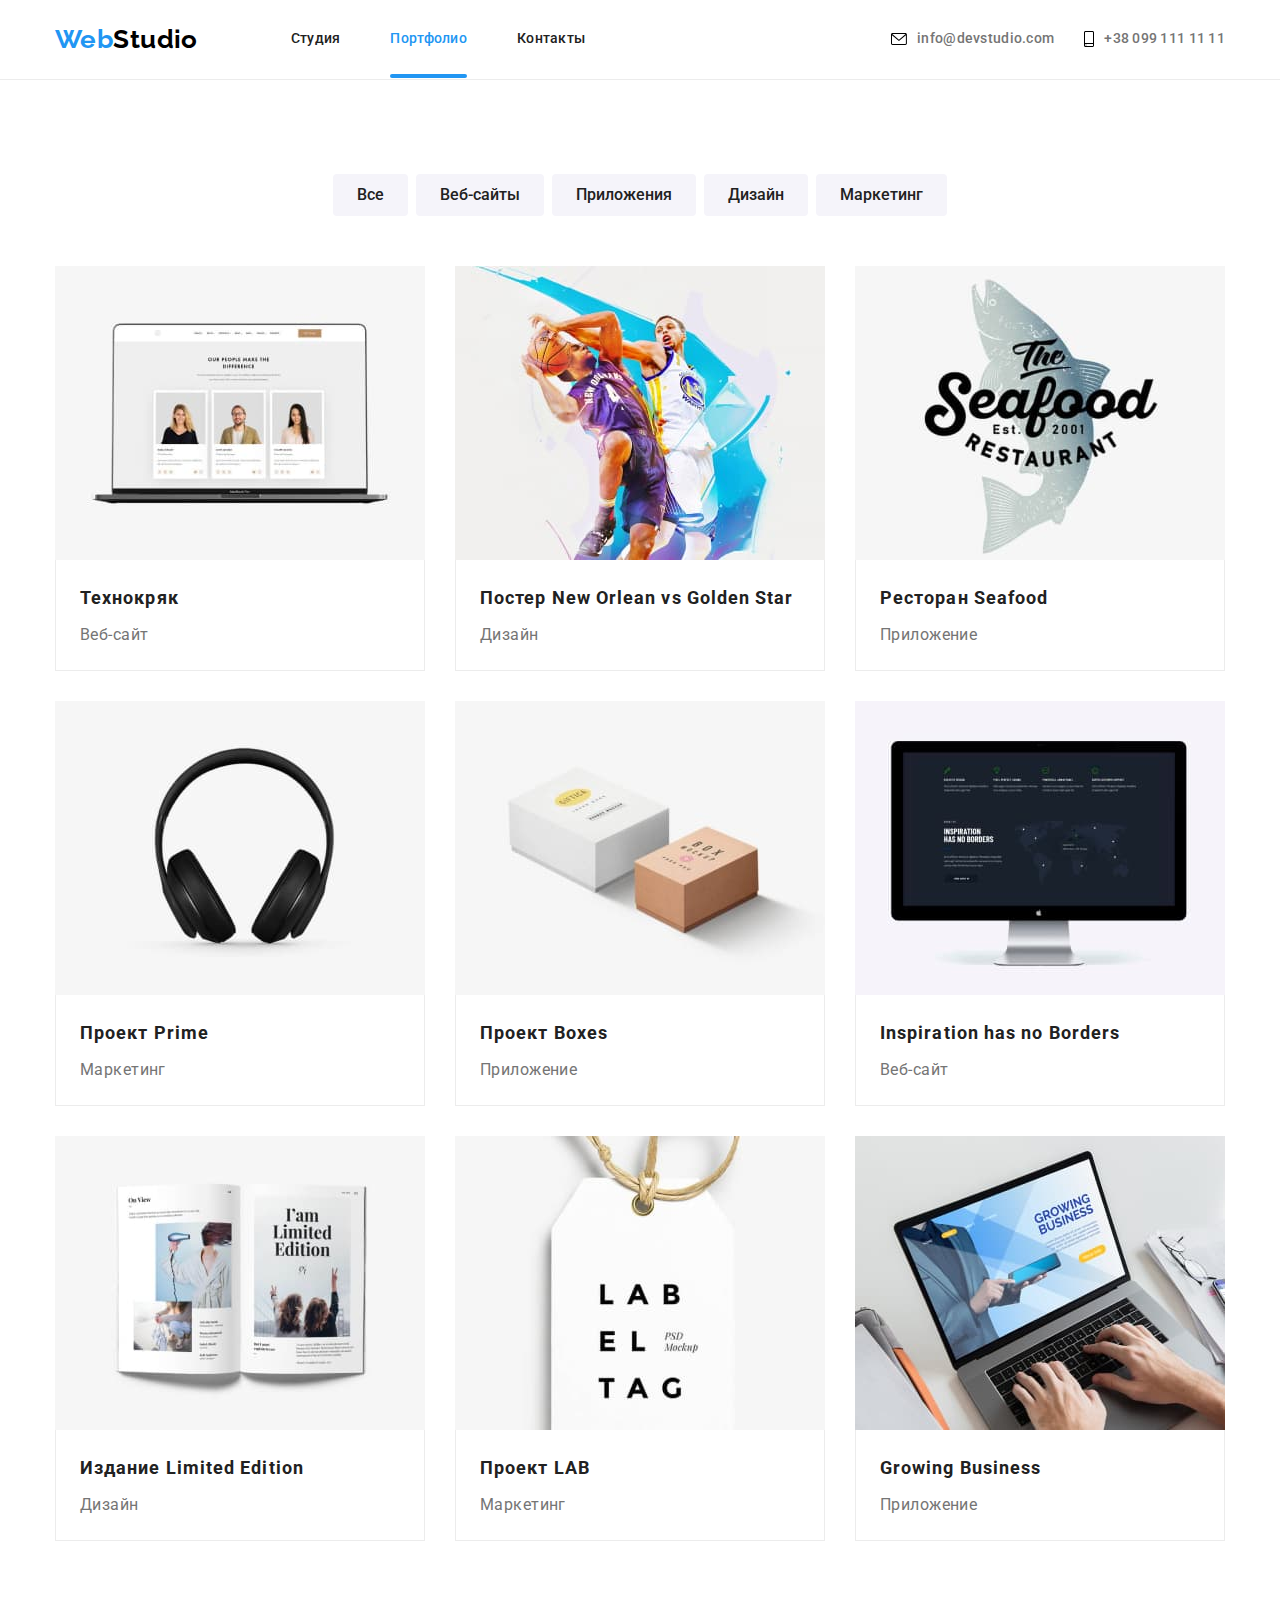
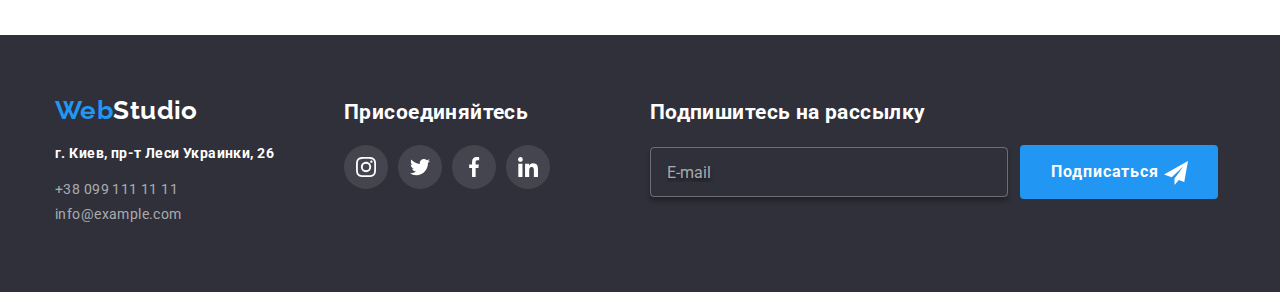
==== portfolio.html @ 71783aa2 "ДЗ-07" ====
<!DOCTYPE html>
<html lang="en">
  <head>
    <meta charset="UTF-8" />
    <meta http-equiv="X-UA-Compatible" content="IE=edge" />
    <meta name="viewport" content="width=device-width, initial-scale=1.0" />
    <title>Web Studio</title>
    <link rel="preconnect" href="https://fonts.gstatic.com" />
    <link
      href="https://fonts.googleapis.com/css2?family=Raleway:wght@700&family=Roboto:wght@400;500;700;900&display=swap"
      rel="stylesheet"
    />
    <link
      rel="stylesheet"
      href="https://cdnjs.cloudflare.com/ajax/libs/modern-normalize/1.0.0/modern-normalize.min.css"
    />

    <link rel="stylesheet" href="./css/styles.css" />
  </head>
  <body>
    <!--Шапка сайта-->
    <header class="header">
      <div class="container header-container">
        <nav class="navigation">
          <a class="logo" href="./index.html">
            <span class="logo-style">Web</span>Studio</a
          >
          <ul class="site-nav link-ul section-item">
            <li class="section-nav">
              <a class="site-nav link-a-href section-after" href="./index.html"
                >Студия</a
              >
            </li>
            <li class="section-nav">
              <a
                class="site-nav current link-a-href section-after"
                href="./portfolio.html"
                >Портфолио</a
              >
            </li>
            <li class="section-nav">
              <a class="site-nav link-a-href section-after" href="#"
                >Контакты</a
              >
            </li>
          </ul>
        </nav>
        <ul class="contact link-ul section-item section-list">
          <li class="contact-link contact-item">
            <a href="mailto:info@devstudio.com" class="mail-active link-a-href">
              <svg class="contacts-icon mail" width="16" height="12">
                <use href="./images/sprite/symbol-defs.svg#icon-envelope"></use>
              </svg>
              info@devstudio.com</a
            >
          </li>
          <li class="contact-phone contact-item">
            <a href="tel:+380991111111" class="phone-active link-a-href">
              <svg class="contacts-icon phone" width="10" height="16">
                <use
                  href="./images/sprite/symbol-defs.svg#icon-smartphone"
                ></use>
              </svg>
              +38 099 111 11 11</a
            >
          </li>
        </ul>
      </div>
    </header>

    <!-- Уникальный мейн портфолио -->
    <main>
      <!-- Навигация галерии -->
      <section class="section section-photo-item">
        <div class="container">
          <h1 class="visually-hidden">Навигация</h1>
          <ul class="link-ul section-ul-portfolio">
            <li class="section-li-btn">
              <button type="button" class="button-galery">Все</button>
            </li>
            <li class="section-li-btn">
              <button type="button" class="button-galery">Веб-сайты</button>
            </li>
            <li class="section-li-btn">
              <button type="button" class="button-galery">Приложения</button>
            </li>
            <li class="section-li-btn">
              <button type="button" class="button-galery">Дизайн</button>
            </li>
            <li class="section-li-btn">
              <button type="button" class="button-galery">Маркетинг</button>
            </li>
          </ul>

          <!-- Фото галереи -->
          <h2 hidden>Страница портфолио</h2>
          <ul class="link-ul section-ul-galery">
            <li class="section-li-galery">
              <a href="#" class="link-a-href galery-link">
                <div class="galery-img-overlay">
                  <img
                    src="./images/portfolio/pngpage2.jpg"
                    alt="Вебсайт"
                    width="370"
                    height="294"
                  />
                  <p class="overlay">
                    Технокряк это современная площадка распространения
                    коронавируса. Компании используют эту платформу для
                    цифрового шпионажа и атак на защищённые сервера конкурентов
                  </p>
                </div>
                <div class="galery-box">
                  <h3 class="section-title-galery">Технокряк</h3>
                  <p class="section-text-galery">Веб-сайт</p>
                </div>
              </a>
            </li>
            <li class="section-li-galery">
              <a href="#" class="link-a-href galery-link">
                <div class="galery-img-overlay">
                  <img
                    src="./images/portfolio/imgpngpage21.jpg"
                    alt="Баскетбол"
                    width="370"
                    height="294"
                  />
                  <p class="overlay">
                    Технокряк это современная площадка распространения
                    коронавируса. Компании используют эту платформу для
                    цифрового шпионажа и атак на защищённые сервера конкурентов
                  </p>
                </div>
                <div class="galery-box">
                  <h3 class="section-title-galery">
                    Постер New Orlean vs Golden Star
                  </h3>
                  <p class="section-text-galery">Дизайн</p>
                </div></a
              >
            </li>
            <li class="section-li-galery">
              <a href="#" class="link-a-href galery-link">
                <div class="galery-img-overlay">
                  <img
                    src="./images/portfolio/imgpngpage22.jpg"
                    alt="Ресторан"
                    width="370"
                    height="294"
                  />
                  <p class="overlay">
                    Технокряк это современная площадка распространения
                    коронавируса. Компании используют эту платформу для
                    цифрового шпионажа и атак на защищённые сервера конкурентов
                  </p>
                </div>
                <div class="galery-box">
                  <h3 class="section-title-galery">Ресторан Seafood</h3>
                  <p class="section-text-galery">Приложение</p>
                </div></a
              >
            </li>
            <li class="section-li-galery">
              <a href="#" class="link-a-href galery-link">
                <div class="galery-img-overlay">
                  <img
                    src="./images/portfolio/imgpngpage23.jpg"
                    alt="Наушники"
                    width="370"
                    height="294"
                  />
                  <p class="overlay">
                    Технокряк это современная площадка распространения
                    коронавируса. Компании используют эту платформу для
                    цифрового шпионажа и атак на защищённые сервера конкурентов
                  </p>
                </div>
                <div class="galery-box">
                  <h3 class="section-title-galery">Проект Prime</h3>
                  <p class="section-text-galery">Маркетинг</p>
                </div></a
              >
            </li>
            <li class="section-li-galery">
              <a href="#" class="link-a-href galery-link">
                <div class="galery-img-overlay">
                  <img
                    src="./images/portfolio/imgpngpage24.jpg"
                    alt="Коробки"
                    width="370"
                    height="294"
                  />
                  <p class="overlay">
                    Технокряк это современная площадка распространения
                    коронавируса. Компании используют эту платформу для
                    цифрового шпионажа и атак на защищённые сервера конкурентов
                  </p>
                </div>
                <div class="galery-box">
                  <h3 class="section-title-galery">Проект Boxes</h3>
                  <p class="section-text-galery">Приложение</p>
                </div></a
              >
            </li>
            <li class="section-li-galery">
              <a href="#" class="link-a-href galery-link">
                <div class="galery-img-overlay">
                  <img
                    src="./images/portfolio/imgpngpage25.jpg"
                    alt="Компьютер"
                    width="370"
                    height="294"
                  />
                  <p class="overlay">
                    Технокряк это современная площадка распространения
                    коронавируса. Компании используют эту платформу для
                    цифрового шпионажа и атак на защищённые сервера конкурентов
                  </p>
                </div>
                <div class="galery-box">
                  <h3 class="section-title-galery">
                    Inspiration has no Borders
                  </h3>
                  <p class="section-text-galery">Веб-сайт</p>
                </div></a
              >
            </li>
            <li class="section-li-galery">
              <a href="#" class="link-a-href galery-link">
                <div class="galery-img-overlay">
                  <img
                    src="./images/portfolio/imgpngpage26.jpg"
                    alt="Книга"
                    width="370"
                    height="294"
                  />
                  <p class="overlay">
                    Технокряк это современная площадка распространения
                    коронавируса. Компании используют эту платформу для
                    цифрового шпионажа и атак на защищённые сервера конкурентов
                  </p>
                </div>
                <div class="galery-box">
                  <h3 class="section-title-galery">Издание Limited Edition</h3>
                  <p class="section-text-galery">Дизайн</p>
                </div></a
              >
            </li>
            <li class="section-li-galery">
              <a href="#" class="link-a-href galery-link">
                <div class="galery-img-overlay">
                  <img
                    src="./images/portfolio/imgpngpage27.jpg"
                    alt="Брелок"
                    width="370"
                    height="294"
                  />
                  <p class="overlay">
                    Технокряк это современная площадка распространения
                    коронавируса. Компании используют эту платформу для
                    цифрового шпионажа и атак на защищённые сервера конкурентов
                  </p>
                </div>
                <div class="galery-box">
                  <h3 class="section-title-galery">Проект LAB</h3>
                  <p class="section-text-galery">Маркетинг</p>
                </div></a
              >
            </li>
            <li class="section-li-galery">
              <a href="#" class="link-a-href galery-link">
                <div class="galery-img-overlay">
                  <img
                    src="./images/portfolio/imgpngpage28.jpg"
                    alt="Клавиатура"
                    width="370"
                    height="294"
                  />
                  <p class="overlay">
                    Технокряк это современная площадка распространения
                    коронавируса. Компании используют эту платформу для
                    цифрового шпионажа и атак на защищённые сервера конкурентов
                  </p>
                </div>
                <div class="galery-box">
                  <h3 class="section-title-galery">Growing Business</h3>
                  <p class="section-text-galery">Приложение</p>
                </div></a
              >
            </li>
          </ul>
        </div>
      </section>
    </main>

    <!--Подвал-->
    <footer class="footer">
      <div class="container box">
        <div class="box-one">
          <a class="logo-footer" href="./index.html">
            <span class="logo-style">Web</span>Studio</a
          >
          <address>
            <ul class="link-ul section-item-footer">
              <li class="footer-text section-footer">
                <a
                  href="https://goo.gl/maps/QAPjnCz2YvxkVtEf7"
                  target="_blank"
                  rel="noopener noreferrer"
                  class="footer-address link-a-href"
                  >г. Киев, пр-т Леси Украинки, 26
                </a>
              </li>
              <li class="section-footer">
                <a href="tel:+380991111111" class="footer-phone link-a-href"
                  >+38 099 111 11 11</a
                >
              </li>
              <li class="section-footer">
                <a
                  href="mailto:info@example.com"
                  class="footer-mail link-a-href"
                  >info@example.com</a
                >
              </li>
            </ul>
          </address>
        </div>

        <div class="container-join">
          <h2 class="footer-text">Присоединяйтесь</h2>
          <ul class="link-ul join-ul section-item-footer">
            <li class="join-title section-footer">
              <a class="join-link" href="./" aria-label="Ссылка на Instagram">
                <svg class="join-icon" width="20" height="20">
                  <use
                    href="./images/sprite/symbol-defs.svg#icon-instagram"
                  ></use>
                </svg>
              </a>
            </li>
            <li class="join-title section-footer">
              <a class="join-link" href="./" aria-label="Ссылка на Twitter">
                <svg class="join-icon" width="20" height="20">
                  <use
                    href="./images/sprite/symbol-defs.svg#icon-twitter"
                  ></use>
                </svg>
              </a>
            </li>
            <li class="join-title section-footer">
              <a class="join-link" href="./" aria-label="Ссылка на Facebook">
                <svg class="join-icon" width="20" height="20">
                  <use
                    href="./images/sprite/symbol-defs.svg#icon-facebook"
                  ></use>
                </svg>
              </a>
            </li>
            <li class="join-title section-footer">
              <a class="join-link" href="./" aria-label="Ссылка на Linkedin">
                <svg class="join-icon" width="20" height="20">
                  <use
                    href="./images/sprite/symbol-defs.svg#icon-linkedin"
                  ></use>
                </svg>
              </a>
            </li>
          </ul>
        </div>

        <div class="container-email">
          <h2 class="footer-text">Подпишитесь на рассылку</h2>
          <form class="user-email">
            <input
              type="email"
              name="mail"
              class="mail-user"
              placeholder="E-mail"
            />
            <button type="submit" class="click">
              Подписаться
              <svg class="mail-pic" width="24" height="24">
                <use href="./images/sprite/icons.svg#icon-icon-send"></use>
              </svg>
            </button>
          </form>
        </div>
      </div>
    </footer>
  </body>
</html>
---- css/styles.css ----
:root {
  --accent-color: #2196f3;
  --primary-text-color: #757575;
  --section-text-color: #212121;
  --primary-white-color: #ffffff;
  --primary-black-color: #000000;
  --primary-heder-footer-color: #2f303a;
  --button-second-color: #188ce8;
  --button-galery-box: #f5f4fa;
  --border-color: #ececec;
  --border-second-color: #afb1b8;
  --main-font: 'Roboto', sans-serif;
  --secondary-font: 'Raleway', sans-serif;
}

body {
  color: var(--primary-text-color);
  font-family: var(--main-font), sans-serif;
  font-weight: 400;
  font-size: 14px;
  line-height: 1.14;
  letter-spacing: 0.03em;
}

/* ===ГЕОМЕТРИЯ РАЗМЕТКИ=== */

/* ===сброс настроек=== */
h1,
h2,
h3,
h4,
h5,
h6,
p {
  margin-top: 0;
  margin-bottom: 0;
}

ul,
ol {
  margin-top: 0;
  margin-bottom: 0;
  padding-left: 0;
}

img {
  display: block;
}

/* ===снятие маркировки со всех списков=== */
.link-ul {
  list-style: none;
}

/* ===снятие декорации со всех ссылок=== */
.link-a-href {
  text-decoration: none;
}

/* ===курсор=== */
.button,
.button-galery {
  cursor: pointer;
}

/* ===КОНТЕЙНЕР div ОБЩИЙ=== */

.container {
  width: 1200px;
  margin: 0 auto;
  padding-left: 15px;
  padding-right: 15px;
}

.section {
  padding-top: 94px;
}

/* РАСПОЛОЖЕНИЕ ХЕДЕРА */
.header-container,
.navigation,
.section-item,
.contact-info {
  display: flex;
  align-items: center;
}

/* ===навигация сайта=== */
.site-nav {
  color: var(--section-text-color);
  font-weight: 500;
  letter-spacing: 0.02em;
  text-decoration: none;
  transition: color 250ms cubic-bezier(0.4, 0, 0.2, 1);
}
.site-nav .current {
  color: var(--accent-color);
  transition: color 250ms cubic-bezier(0.4, 0, 0.2, 1);
}

.site-nav:hover,
.site-nav:focus {
  color: var(--accent-color);
}

.header {
  padding-top: 24px;
  padding-bottom: 24px;
  border-bottom: 1px solid var(--border-color);
}

/* ===применения псевдоэлеменат */
.section-after {
  position: relative;
}

.current::after {
  content: ' ';
  display: block;
  background-color: var(--accent-color);
  width: 100%;
  height: 4px;
  border-radius: 2px;
  margin-top: 28px;
  position: absolute;
  bottom: -32px;
}

/* ===ссылки навигации черного-цвета - согласно ТЗ=== */
.site-nav {
  color: var(--section-text-color);
}

.mail-active,
.phone-active {
  color: var(--primary-text-color);
}

/* ===ХЕДЕР контактная информация=== */
.contact-link .mail-active,
.contact-phone .phone-active {
  font-weight: 500;
  letter-spacing: 0.02em;
}

.mail-active,
.phone-active {
  display: flex;
  align-items: center;
  transition: color 250ms cubic-bezier(0.4, 0, 0.2, 1),
    fill 250ms cubic-bezier(0.4, 0, 0.2, 1);
}

.mail-active:hover,
.mail-active:focus,
.phone-active:hover,
.phone-active:focus {
  color: var(--accent-color);
  fill: var(--accent-color);
}

/* ===ХЕДЕР контакты=== */
.section-list {
  margin-left: auto;
}

.contact-item:not(:last-child) {
  margin-right: 30px;
}
.section-nav:not(:last-child) {
  margin-right: 50px;
}

.contacts-icon {
  margin-right: 10px;
  color: var(--primary-text-color);
}

/* ===ГЕРОЙ=== */
.hero {
  text-align: center;
  padding-top: 200px;
  padding-bottom: 200px;
  background-color: var(--primary-heder-footer-color);
  flex-grow: 1;
  background-image: linear-gradient(
      rgba(47, 48, 58, 0.4),
      rgba(47, 48, 58, 0.4)
    ),
    url('../images/hero-img/img-hero.jpg');
  background-size: cover;
  max-width: 1600px;
}

.hero-title {
  color: var(--primary-white-color);
  font-weight: 900;
  font-size: 44px;
  line-height: 1.36;
  text-transform: uppercase;
  letter-spacing: 0.06em;
  width: 696px;
  margin-bottom: 30px;
  margin-left: auto;
  margin-right: auto;
}

/* ===ГЕРОЙ-КНОПКИ=== */
.button {
  color: var(--primary-white-color);
  background-color: var(--accent-color);
  font-family: inherit;
  font-weight: 700;
  font-size: 16px;
  line-height: 1.9;
  letter-spacing: 0.06em;
  text-decoration: none;
  cursor: pointer;
  width: 200px;
  border-radius: 4px;
  border: none;
  padding-top: 10px;
  padding-bottom: 10px;
  transition: color 250ms cubic-bezier(0.4, 0, 0.2, 1),
    background-color 250ms cubic-bezier(0.4, 0, 0.2, 1);
}

.button:hover,
.button:focus {
  color: var(--primary-white-color);
  background-color: var(--button-second-color);
}

/* ===ЛОГОТИП=== */
.logo {
  color: var(--primary-black-color);
  font-family: var(--secondary-font);
  font-weight: 700;
  font-size: 26px;
  line-height: 1.19;
  text-decoration: none;
  margin-right: 93px;
  transition: color 250ms cubic-bezier(0.4, 0, 0.2, 1);
}

.logo-footer {
  color: var(--primary-white-color);
  font-family: var(--secondary-font);
  font-weight: 700;
  font-size: 26px;
  line-height: 1.19;
  text-decoration: none;
  display: block;
  margin-bottom: 20px;
  transition: color 250ms cubic-bezier(0.4, 0, 0.2, 1);
}

.logo-style {
  color: var(--accent-color);
}

.logo:hover,
.logo:focus,
.logo-footer:hover,
.logo-footer:focus {
  color: var(--accent-color);
}

/* ===СТИЛИ ЗАГОЛОВКОВ И ТЕСТОВ ВНУТРИ СЕКЦИЙ=== */

.section-headline {
  color: var(--section-text-color);
  text-transform: uppercase;
  font-weight: 700;
  font-size: 14px;
  line-height: 1.71;
  margin-bottom: 10px;
}

.section-text {
  line-height: 1.71;
}

.section-title {
  color: var(--section-text-color);
  font-weight: 700;
  font-size: 36px;
  line-height: 1.17;
  text-align: center;
}

/* ===НАШИ ПРЕИМУЩЕСТВА */
.visually-hidden {
  position: absolute !important;
  clip: rect(1px 1px 1px 1px);
  clip: rect(1px 1px 1px 1px);
  padding: 0 !important;
  border: 0 !important;
  height: 1px !important;
  width: 1px !important;
  overflow: hidden;
}

/* ===  ОФОРМЛЕНИЕ ЦВЕТОМ и ИКОНКОЙ  === */
.headline-flex {
  display: flex;
}

.section-li {
  margin-top: 30px;
  margin-left: 30px;
  display: block;
  justify-content: space-between;
}

.section-li {
  width: 270px;
  box-sizing: border-box;
}

.section-ul-headline {
  margin-top: -30px;
  margin-left: -30px;
}

.headline-div {
  height: 120px;
  display: flex;
  align-items: center;
  justify-content: center;
  background-color: var(--button-galery-box);
  border: 1px solid var(--button-galery-box);
  border-radius: 4px;
  margin-bottom: 30px;
}

/* ====ФОТО РАБОТ=== */
.wort-item {
  margin-bottom: 50px;
}
.section-padding {
  padding-bottom: 94px;
}

.section-ul-photo {
  flex-wrap: wrap;
  justify-content: space-between;
}
.section-photo + .section-photo {
  margin-left: 30px;
}

.section-photo {
  position: relative;
}

.overlay-photo {
  font-weight: 700;
  text-transform: uppercase;
  color: var(--primary-white-color);
  text-align: center;
  width: 370px;
  height: 70px;
  padding-top: 27px;
  padding-bottom: 27px;
  background-color: rgba(47, 48, 58, 0.8);
  position: absolute;
  right: 0;
  bottom: 0;
}

/* ===КОМАНДА ВЕБСТУДИО=== */
.comand-item {
  margin-bottom: 50px;
}
.section-team {
  flex-wrap: wrap;
  margin-top: 30px;
  margin-left: 30px;
  background-color: var(--primary-white-color);
  box-shadow: 0px 4px 4px rgba(0, 0, 0, 0.25), 0px 4px 4px rgba(0, 0, 0, 0.25);
}

.section-ul-team {
  margin-top: -30px;
  margin-left: -30px;
}

.team-box {
  padding-top: 30px;
  padding-bottom: 30px;
  padding-left: 32px;
  padding-right: 32px;
}

.team-box-link {
  display: flex;
  justify-content: space-between;
}

/* ===секция про Команду WebStudio=== */
.comand-fon {
  background-color: var(--button-galery-box);
  margin-bottom: 0;
  padding-bottom: 94px;
}

.section-title-name {
  color: var(--section-text-color);
  font-weight: 500;
  font-size: 16px;
  line-height: 1.19;
  text-align: center;
  margin-bottom: 10px;
}

.section-text-name {
  font-size: 16px;
  line-height: 1.19;
  text-align: center;
  margin-bottom: 16px;
}

.contact-icon {
  color: var(--border-second-color);
}

.contacts-link {
  display: flex;
  align-items: center;
  justify-content: center;
  width: 44px;
  height: 44px;
  border-radius: 50%;
  fill: #afb1b8;
  transition: background-color 250ms cubic-bezier(0.4, 0, 0.2, 1),
    fill 250ms cubic-bezier(0.4, 0, 0.2, 1);
}

.contact-icon:hover,
.contact-icon:focus {
  fill: var(--primary-white-color);
  color: var(--primary-white-color);
  transition: fill;
  transition-duration: 250ms;
  transition-timing-function: cubic-bezier(0.4, 0, 0.2, 1);
  transition-delay: 0;
}

.contacts-link:hover,
.contacts-link:focus {
  background-color: var(--accent-color);
  fill: var(--primary-white-color);
}

/* === НАШИ ПАРТНЕРЫ=== */
.partner {
  margin-bottom: 0;
  padding-bottom: 94px;
}

.title-partner {
  color: var(--section-text-color);
  font-weight: 700;
  font-size: 36px;
  line-height: 1.17;
  text-align: center;
  margin-bottom: 50px;
}

.item-partner {
  display: flex;
  justify-content: space-between;
  margin-left: -30px;
}

.section-partner {
  margin-left: 30px;
}

.partnet-link {
  fill: var(--border-second-color);
  border: 1px solid var(--border-second-color);
  border-radius: 4px;
  width: 170px;
  height: 92px;
  display: flex;
  align-items: center;
  justify-content: center;
  transition: border-color 250ms cubic-bezier(0.4, 0, 0.2, 1),
    box-shadow 250ms cubic-bezier(0.4, 0, 0.2, 1),
    fill 250ms cubic-bezier(0.4, 0, 0.2, 1);
}

.partnet-link:hover,
.partnet-link:focus {
  border-color: var(--accent-color);
  box-shadow: 0px 4px 4px rgba(0, 0, 0, 0.25), 0px 4px 4px rgba(0, 0, 0, 0.25);
  fill: var(--accent-color);
}

.link-icon {
  color: var(--border-second-color);
}

/* ===ФУТЕР=== */

.section-footer {
  margin-bottom: 9px;
}

/* ===футер=== */
.footer {
  background-color: var(--primary-heder-footer-color);
  margin-left: auto;
  margin-right: auto;
  padding-top: 60px;
  padding-bottom: 60px;
}

.footer-address {
  color: var(--primary-white-color);
  transition: color 250ms cubic-bezier(0.4, 0, 0.2, 1);
}
.footer-phone,
.footer-mail {
  color: rgba(255, 255, 255, 0.6);
  transition: color 250ms cubic-bezier(0.4, 0, 0.2, 1);
}

.footer-address,
.footer-phone,
.footer-mail {
  font-style: normal;
  text-decoration: none;
}

.footer-address:hover,
.footer-address:focus,
.footer-phone:hover,
.footer-phone:focus,
.footer-mail:hover,
.footer-mail:focus {
  color: var(--accent-color);
  text-decoration: none;
}

.footer-text {
  font-weight: 700;
  margin-bottom: 20px;
  color: var(--primary-white-color);
}
.box {
  display: flex;
  align-items: baseline;
}

.box-one {
  margin-right: 70px;
}

.container-email {
  margin: 0 auto;
}

.container-join {
  margin-right: 93px;
}

.join-ul {
  display: flex;
}

.join-link {
  display: flex;
  align-items: center;
  justify-content: center;
  width: 44px;
  height: 44px;
  border-radius: 50%;
  fill: var(--primary-white-color);
  transition: background-color 250ms cubic-bezier(0.4, 0, 0.2, 1),
    fill 250ms cubic-bezier(0.4, 0, 0.2, 1);
}

.join-icon {
  color: var(--primary-white-color);
}

.join-title {
  width: 44px;
  height: 44px;
  border-radius: 50%;
  background: rgba(255, 255, 255, 0.1);
}

.join-title:not(:last-child) {
  margin-right: 10px;
}

.join-link:hover,
.join-link:focus {
  background-color: var(--accent-color);
  fill: var(--primary-white-color);
}

/* расстояние до кнопки */
.footer-text {
  margin-bottom: 20px;
}

.user-email {
  display: flex;
  align-items: center;
}

.user-email input::placeholder {
  color: rgba(255, 255, 255, 0.6);
  text-shadow: 0px 4px 4px rgba(0, 0, 0, 0.25), 0px 4px 4px rgba(0, 0, 0, 0.25);
}

.mail-user {
  color: var(--primary-white-color);
  font-size: 16px;
  line-height: 1.25;
  height: 50px;
  width: 358px;
  border: 1px solid rgba(255, 255, 255, 0.3);
  background-color: transparent;
  box-shadow: 0px 4px 4px rgba(0, 0, 0, 0.15), 0px 4px 4px rgba(0, 0, 0, 0.15);
  border-radius: 4px;
}

.click {
  margin-left: 12px;
  padding-top: 10px;
  padding-bottom: 10px;
  padding-right: 28px;
  padding-left: 29px;
  font-weight: 700;
  font-size: 16px;
  line-height: 1.88;
  letter-spacing: 0.06em;
  cursor: pointer;
  color: var(--primary-white-color);
  background-color: var(--accent-color);
  border-color: transparent;
  border-radius: 4px;
  font-family: inherit;
  transition: box-shadow 250ms cubic-bezier(0.4, 0, 0.2, 1),
    color 250ms cubic-bezier(0.4, 0, 0.2, 1);
}

.click:hover,
.click:focus {
  box-shadow: 0px 4px 4px rgba(0, 0, 0, 0.15), 0px 4px 4px rgba(0, 0, 0, 0.15);
}

.mail-pic {
  fill: var(--primary-white-color);
  vertical-align: middle;
}

.user-email input {
  margin: 0;
  padding-left: 16px;
  padding-right: auto;
  padding-top: 15px;
  padding-bottom: 15px;
}

/* ===НАВИГАЦИЯ ПОРТФОЛИО=== */
.section-photo-item {
  padding-top: 94px;
  padding-bottom: 94px;
}

.section-ul-portfolio {
  display: flex;
  justify-content: center;
  margin-bottom: 50px;
}
.section-li-btn:not(:last-child) {
  margin-right: 8px;
}

/* ===ГАЛЕРЕЯ=== */
.galery-box {
  padding-left: 24px;
  padding-right: 24px;
  padding-top: 20px;
  padding-bottom: 20px;
  border: 1px solid var(--border-color);
  border-top: none;
}

.section-ul-galery {
  display: flex;
  flex-wrap: wrap;
  margin-top: -30px;
  margin-left: -30px;
}

.section-li-galery {
  flex-wrap: wrap;
  margin-top: 30px;
  margin-left: 30px;
}

.galery-link {
  display: block;
  transition: box-shadow 250ms cubic-bezier(0.4, 0, 0.2, 1);
}

.galery-link:hover,
.galery-link:focus {
  box-shadow: 0px 1px 1px rgba(0, 0, 0, 0.12), 0px 4px 4px rgba(0, 0, 0, 0.06),
    1px 4px 6px rgba(0, 0, 0, 0.16);
}

.galery-link:hover .overlay,
.galery-link:focus .overlay {
  transform: translateY(0%);
}

.galery-img-overlay {
  position: relative;
  overflow: hidden;
}

.overlay {
  font-size: 18px;
  line-height: 1.56;
  background-color: rgba(33, 150, 243, 0.9);
  color: var(--primary-white-color);
  padding-top: 63px;
  padding-bottom: 63px;
  padding-left: 24px;
  padding-right: 24px;
  position: absolute;
  top: 0;
  left: 0;
  height: 100%;
  width: 100%;
  overflow: auto;

  transform: translateY(101%);
  transition: transform 250ms linear;
}

/* ===галерея-текста-портфолио-страница === */
.section-title-galery {
  color: var(--section-text-color);
  font-weight: 700;
  font-size: 18px;
  line-height: 2;
  letter-spacing: 0.06em;
  padding-bottom: 4px;
}

.section-text-galery {
  background-color: var(--primary-white-color);
  color: var(--primary-text-color);
  font-size: 16px;
  line-height: 1.88;
}

/* ===кнопки галерея-портфолио-страница=== */
.button-galery {
  color: var(--section-text-color);
  background-color: var(--button-galery-box);
  font-family: inherit;
  font-weight: 500;
  font-size: 16px;
  line-height: 1.63;
  text-align: center;
  border-color: transparent;
  border-radius: 4px;
  padding: 6px 22px;
  transition: color 250ms cubic-bezier(0.4, 0, 0.2, 1),
    box-shadow 250ms cubic-bezier(0.4, 0, 0.2, 1),
    background-color 250ms cubic-bezier(0.4, 0, 0.2, 1);
}
.button-galery:hover,
.button-galery:focus {
  color: var(--primary-white-color);
  background-color: var(--button-second-color);
  box-shadow: 0px 3px 1px rgba(0, 0, 0, 0.1), 0px 1px 2px rgba(0, 0, 0, 0.08),
    0px 2px 2px rgba(0, 0, 0, 0.12);
}

.backdrop {
  position: fixed;
  top: 0;
  left: 0;
  width: 100vw;
  height: 100vh;
  background-color: rgba(0, 0, 0, 0.2);

  transition: opacity 250ms linear, visibility 250ms linear;
}

.modal {
  position: absolute;
  left: 50%;
  top: 50%;
  width: 528px;
  height: 581px;
  background: var(--primary-white-color);
  transform: translate(-50%, -50%);
  animation-name: changeModalBtn;
  animation-duration: 2000ms;
}

/* Анимация */
@keyframes changeModalBtn {
  25% {
    transform: scale(25%);
    transform: opacity(25%);
  }
  50% {
    transform: scale(50%);
    transform: opacity(50%);
  }
  75% {
    transform: scale(75%);
    transform: opacity(75%);
  }
  100% {
    transform: scale(100%);
    transform: opacity(100%);
  }
}

.close-btn {
  position: absolute;
  top: 8px;
  right: 8px;
  border-radius: 50%;
  border: 1px solid rgba(0, 0, 0, 0.1);
  width: 30px;
  height: 30px;
  background-color: transparent;
  cursor: pointer;
  padding: 0;
  display: flex;
  align-items: center;
  justify-content: center;
  transition: fill 250ms cubic-bezier(0.4, 0, 0.2, 1);
}

.close-btn:hover,
.close-btn:focus {
  fill: var(--accent-color);
}

.is-hidden {
  opacity: 0;
  visibility: hidden;
  pointer-events: none;
}

/* РАЗМЕТКА МОДАЛЬНОГО ОКНА */
.modal-form {
  padding-top: 40px;
  padding-bottom: 40px;
  padding-left: 41px;
  padding-right: 39px;
  display: flex;
  flex-direction: column;
}

.modal-text {
  font-weight: 700;
  font-size: 20px;
  line-height: 1.15;
  text-align: center;
  color: var(--section-text-color);
  margin-bottom: 10px;
}

.form-input {
  width: 100%;
  height: 40px;
  border: 1px solid rgba(33, 33, 33, 0.2);
  border-radius: 4px;
  padding-left: 42px;
  transition: border-color 250ms cubic-bezier(0.4, 0, 0.2, 1);
}

.form-input:focus {
  border-color: var(--accent-color);
  outline: none;
}

.form-label {
  font-size: 12px;
  line-height: 1.17;
  letter-spacing: 0.03em;
  margin-bottom: 10px;
}

.form-label .form-message {
  transition: border-color 250ms cubic-bezier(0.4, 0, 0.2, 1);
}

.modal-icon-form {
  color: var(--section-text-color);
  position: absolute;
  display: block;
  top: 50%;
  left: 12px;
  transform: translateY(-50%);
  transition: fill 250ms cubic-bezier(0.4, 0, 0.2, 1);
}

.form-input:focus + .modal-icon-form {
  fill: var(--accent-color);
}

.modal-relative {
  position: relative;
  display: block;
  margin-top: 4px;
}

.form-message {
  width: 100%;
  height: 120px;
  margin-top: 4px;
  border: 1px solid rgba(33, 33, 33, 0.2);
  border-radius: 4px;
  padding-top: 12px;
  padding-left: 16px;
  resize: none;
}

.form-message::placeholder {
  letter-spacing: 0.01em;
  color: rgba(117, 117, 117, 0.5);
}

.form-message:focus {
  border-color: var(--accent-color);
  outline: none;
}

.checkbox-label {
  line-height: 1.71;
  display: flex;
  align-items: center;
  margin-bottom: 30px;
}

.form-checkbox:checked + .checkbox-label::before {
  background-image: url('../images/sprite/icon-check.svg');
  background-color: var(--accent-color);
  border: none;
  background-repeat: no-repeat;
  background-position: 50% 50%;
  background-origin: padding-box;
}

.form-checkbox:focus + .checkbox-label::before {
  border-color: var(--button-second-color);
  width: 16px;
  height: 15px;
}

.checkbox-label::before {
  content: ' ';
  display: block;
  width: 16px;
  height: 15px;
  border: 1px solid var(--section-text-color);
  margin-right: 7px;
}

.checkbox-link {
  color: var(--accent-color);
}

/* ----стиль кнопки---- */
.btn-send {
  font-family: inherit;
  font-weight: 700;
  font-size: 16px;
  line-height: 1.88;
  letter-spacing: 0.06em;
  background-color: var(--accent-color);
  color: var(--primary-white-color);
  cursor: pointer;
  width: 200px;
  box-shadow: 0px 4px 4px rgba(0, 0, 0, 0.15);
  border-radius: 4px;
  border: none;
  padding-top: 10px;
  padding-bottom: 10px;
  margin: 0 auto;
  transition: background-color 250ms cubic-bezier(0.4, 0, 0.2, 1);
}

.btn-send:hover,
.btn-send:focus {
  background-color: var(--button-second-color);
}
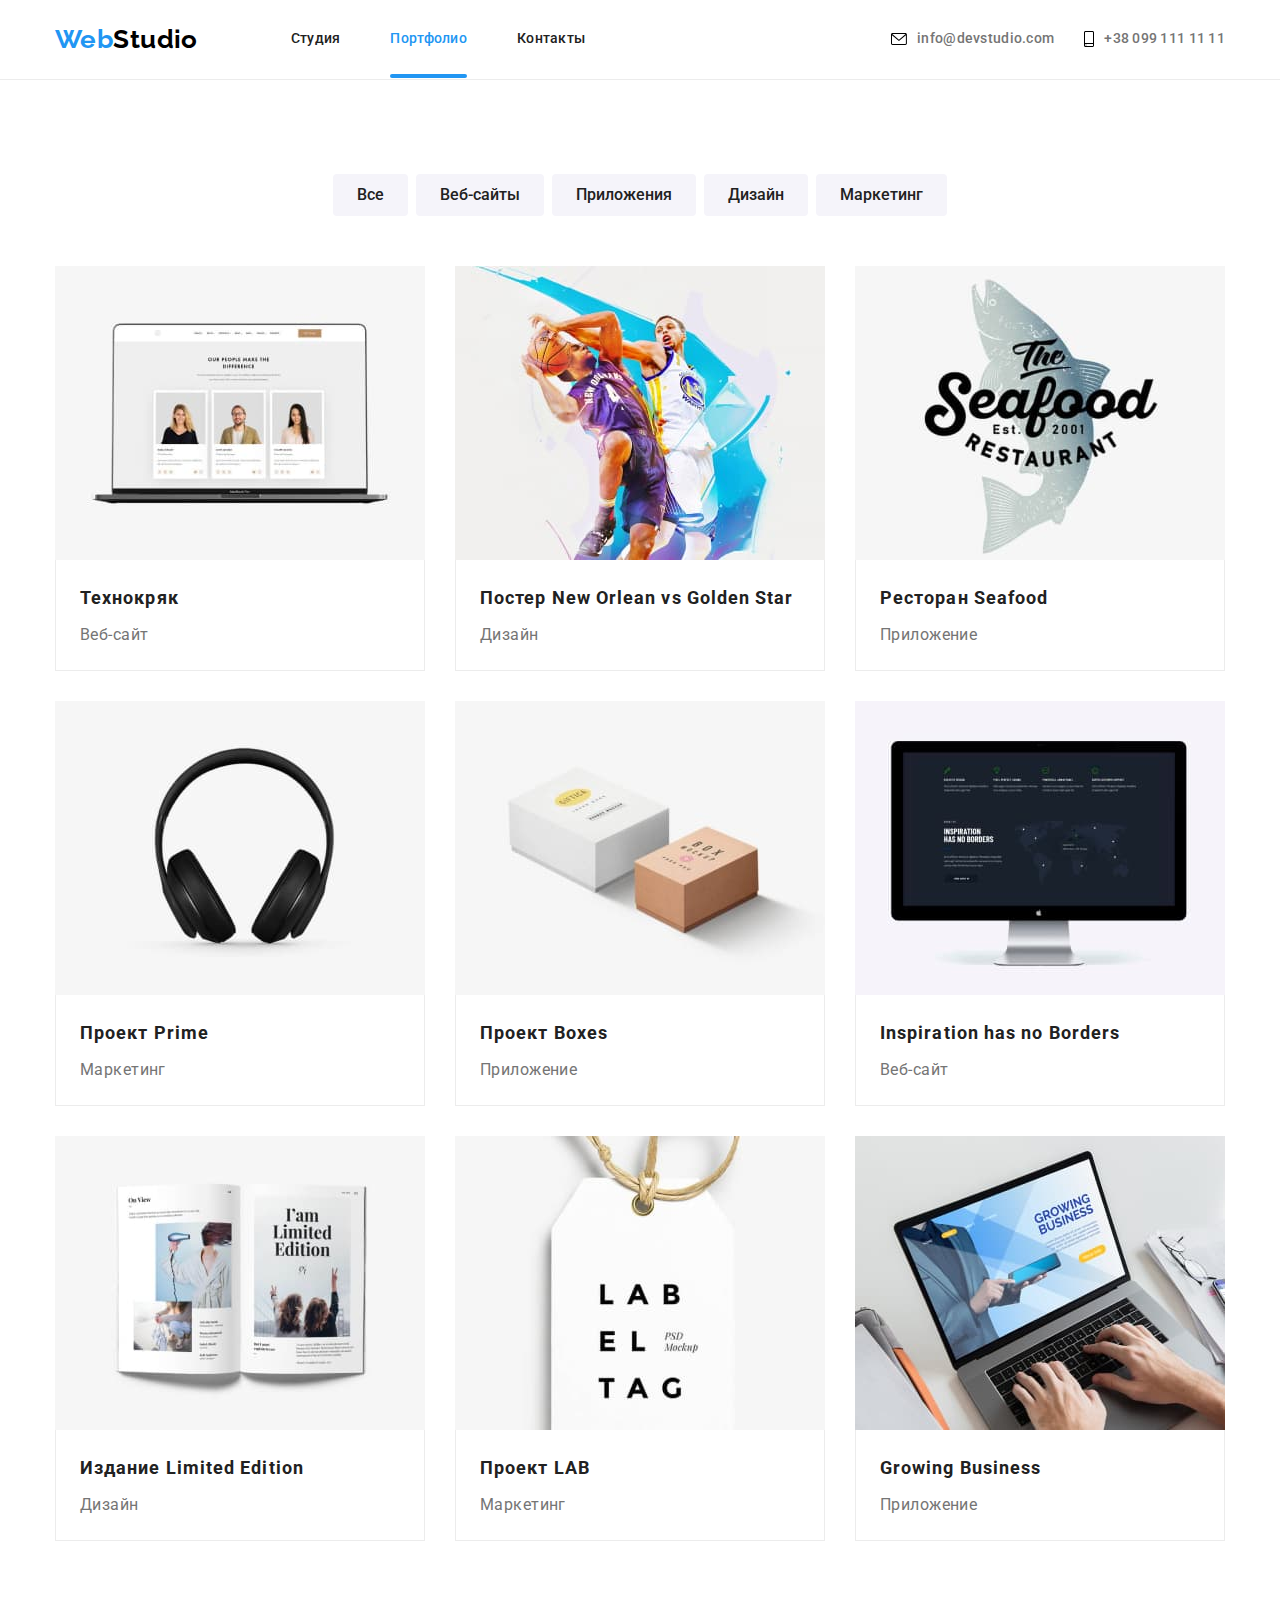
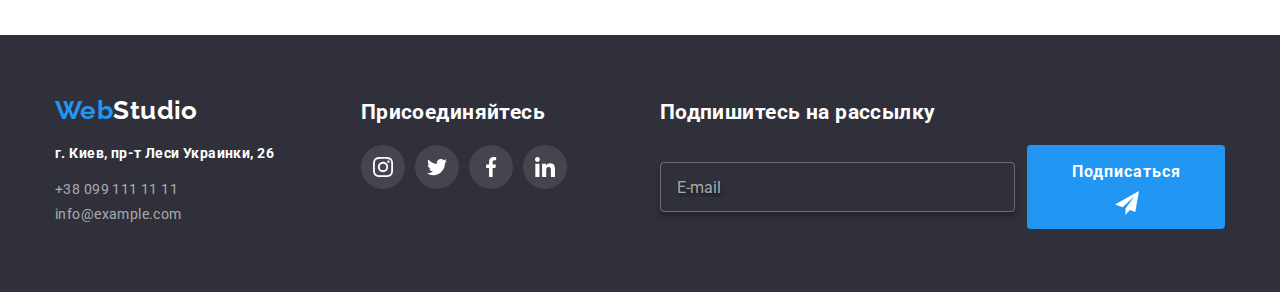
==== commit 2bae14d2: "Подготовка к ДЗ-07" ====
--- a/portfolio.html
+++ b/portfolio.html
@@ -14,49 +14,53 @@
       rel="stylesheet"
       href="https://cdnjs.cloudflare.com/ajax/libs/modern-normalize/1.0.0/modern-normalize.min.css"
     />
-
-    <link rel="stylesheet" href="./css/styles.css" />
+    <link rel="stylesheet" href="./css/main.min.css" />
   </head>
   <body>
     <!--Шапка сайта-->
     <header class="header">
       <div class="container header-container">
         <nav class="navigation">
-          <a class="logo" href="./index.html">
-            <span class="logo-style">Web</span>Studio</a
+          <a class="logo logo-header" href="./index.html">
+            <span class="logo__icon">Web</span>Studio</a
           >
-          <ul class="site-nav link-ul section-item">
-            <li class="section-nav">
-              <a class="site-nav link-a-href section-after" href="./index.html"
+          <ul class="menu link-ul section-item">
+            <li class="menu__item">
+              <a
+                class="menu__link link-a-href section-after"
+                href="./index.html"
                 >Студия</a
               >
             </li>
-            <li class="section-nav">
+            <li class="menu__item">
               <a
-                class="site-nav current link-a-href section-after"
+                class="menu__link link-a-href current section-after"
                 href="./portfolio.html"
                 >Портфолио</a
               >
             </li>
-            <li class="section-nav">
-              <a class="site-nav link-a-href section-after" href="#"
+            <li class="menu__item">
+              <a class="menu__link link-a-href section-after" href="#"
                 >Контакты</a
               >
             </li>
           </ul>
         </nav>
         <ul class="contact link-ul section-item section-list">
-          <li class="contact-link contact-item">
-            <a href="mailto:info@devstudio.com" class="mail-active link-a-href">
-              <svg class="contacts-icon mail" width="16" height="12">
+          <li class="contact__item">
+            <a
+              href="mailto:info@devstudio.com"
+              class="contact__mail-link link-a-href"
+            >
+              <svg class="contact__icon" width="16" height="12">
                 <use href="./images/sprite/symbol-defs.svg#icon-envelope"></use>
               </svg>
               info@devstudio.com</a
             >
           </li>
-          <li class="contact-phone contact-item">
-            <a href="tel:+380991111111" class="phone-active link-a-href">
-              <svg class="contacts-icon phone" width="10" height="16">
+          <li class="contact-item">
+            <a href="tel:+380991111111" class="contact__phone-link link-a-href">
+              <svg class="contact__icon" width="10" height="16">
                 <use
                   href="./images/sprite/symbol-defs.svg#icon-smartphone"
                 ></use>
@@ -297,8 +301,8 @@
     <footer class="footer">
       <div class="container box">
         <div class="box-one">
-          <a class="logo-footer" href="./index.html">
-            <span class="logo-style">Web</span>Studio</a
+          <a class="logo logo-footer" href="./index.html">
+            <span class="logo__icon">Web</span>Studio</a
           >
           <address>
             <ul class="link-ul section-item-footer">
--- a/css/main.min.css
+++ b/css/main.min.css
@@ -0,0 +1,2 @@
+:root{--accent-color: #2196f3;--primary-text-color: #757575;--section-text-color: #212121;--primary-white-color: #ffffff;--primary-black-color: #000000;--primary-heder-footer-color: #2f303a;--button-second-color: #188ce8;--button-galery-box: #f5f4fa;--border-color: #ececec;--border-second-color: #afb1b8;--main-font: 'Roboto', sans-serif;--secondary-font: 'Raleway', sans-serif}.visually-hidden{position:absolute !important;clip:rect(1px 1px 1px 1px);clip:rect(1px 1px 1px 1px);padding:0 !important;border:0 !important;height:1px !important;width:1px !important;overflow:hidden}body{font-size:14px;font-weight:400;line-height:1.14;color:var(--primary-text-color);font-family:var(--main-font),sans-serif;letter-spacing:0.03em}h1,h2,h3,h4,h5,h6,p{margin-top:0;margin-bottom:0}ul,ol{margin-top:0;margin-bottom:0;padding-left:0}img{display:block}.link-ul{list-style:none}.link-a-href{text-decoration:none}.button,.button-galery{cursor:pointer}.section{padding-top:94px}.container{width:1200px;margin:0 auto;padding-left:15px;padding-right:15px}.logo{font-size:26px;font-weight:700;line-height:1.19;font-family:var(--secondary-font);text-decoration:none;margin-right:93px;transition:color 250ms cubic-bezier(0.4, 0, 0.2, 1)}.logo:hover,.logo:focus{color:var(--accent-color)}.logo-header{color:var(--primary-black-color);margin-right:93px}.logo-footer{color:var(--primary-white-color);display:block;margin-bottom:20px}.logo__icon{color:var(--accent-color)}.section-text{line-height:1.71}.section-title{font-size:36px;font-weight:700;line-height:1.17;color:var(--section-text-color);text-align:center}.modal{position:absolute;left:50%;top:50%;width:528px;height:581px;background:var(--primary-white-color);transform:translate(-50%, -50%);animation-name:changeModalBtn;animation-duration:250ms}.modal-btn{position:absolute;top:8px;right:8px;border-radius:50%;border:1px solid rgba(0,0,0,0.1);width:30px;height:30px;background-color:transparent;cursor:pointer;padding:0;display:flex;align-items:center;justify-content:center;transition:fill 250ms cubic-bezier(0.4, 0, 0.2, 1)}.modal-btn:hover,.modal-btn:focus{fill:var(--accent-color)}.backdrop{position:fixed;top:0;left:0;width:100vw;height:100vh;background-color:rgba(0,0,0,0.2);transition:opacity 250ms linear, visibility 250ms linear}.is-hidden{opacity:0;visibility:hidden;pointer-events:none}@keyframes changeModalBtn{25%{transform:scale(25%);transform:opacity(25%)}50%{transform:scale(50%);transform:opacity(50%)}75%{transform:scale(75%);transform:opacity(75%)}100%{transform:scale(100%);transform:opacity(100%)}}.modal-form{padding-top:40px;padding-bottom:40px;padding-left:41px;padding-right:39px;display:flex;flex-direction:column}.modal-text{font-size:20px;font-weight:700;line-height:1.15;text-align:center;color:var(--section-text-color);margin-bottom:10px}.form-input{width:100%;height:40px;border:1px solid rgba(33,33,33,0.2);border-radius:4px;padding-left:42px;transition:border-color 250ms cubic-bezier(0.4, 0, 0.2, 1)}.form-input:focus{border-color:var(--accent-color);outline:none}.modal-icon-form{color:var(--section-text-color);position:absolute;display:block;top:50%;left:12px;transform:translateY(-50%);transition:fill 250ms cubic-bezier(0.4, 0, 0.2, 1)}.form-input:focus+.modal-icon-form{fill:var(--accent-color)}.form-label{font-size:12px;font-weight:400;line-height:1.17;letter-spacing:0.03em;margin-bottom:10px}.form-label .form-message{transition:border-color 250ms cubic-bezier(0.4, 0, 0.2, 1)}.modal-relative{position:relative;display:block;margin-top:4px}.form-message{width:100%;height:120px;margin-top:4px;border:1px solid rgba(33,33,33,0.2);border-radius:4px;padding-top:12px;padding-left:16px;resize:none}.form-message:focus{border-color:var(--accent-color);outline:none}.form-message::placeholder{letter-spacing:0.01em;color:rgba(117,117,117,0.5)}.checkbox-label{line-height:1.71;display:flex;align-items:center;margin-bottom:30px}.checkbox-label::before{content:' ';display:block;width:16px;height:15px;border:1px solid var(--section-text-color);margin-right:7px}.form-checkbox:checked+.checkbox-label::before{background-image:url("../images/sprite/icon-check.svg");background-color:var(--accent-color);border:none;background-repeat:no-repeat;background-position:50% 50%;background-origin:padding-box}.form-checkbox:focus+.checkbox-label::before{border-color:var(--button-second-color);width:16px;height:15px}.checkbox-link{color:var(--accent-color)}.btn-send{font-size:16px;font-weight:700;line-height:1.88;font-family:inherit;letter-spacing:0.06em;background-color:var(--accent-color);color:var(--primary-white-color);cursor:pointer;width:200px;box-shadow:0px 4px 4px rgba(0,0,0,0.15);border-radius:4px;border:none;padding-top:10px;padding-bottom:10px;margin:0 auto;transition:background-color 250ms cubic-bezier(0.4, 0, 0.2, 1)}.btn-send:hover,.btn-send:focus{background-color:var(--button-second-color)}.contacts-link{display:flex;align-items:center;justify-content:center;width:44px;height:44px;border-radius:50%;fill:#afb1b8;transition:background-color 250ms cubic-bezier(0.4, 0, 0.2, 1),fill 250ms cubic-bezier(0.4, 0, 0.2, 1)}.contacts-link:hover,.contacts-link:focus{background-color:var(--accent-color);fill:var(--primary-white-color)}.contact-icon{color:var(--border-second-color)}.contact-icon:hover,.contact-icon:focus{fill:var(--primary-white-color);color:var(--primary-white-color);transition:fill;transition-duration:250ms;transition-timing-function:cubic-bezier(0.4, 0, 0.2, 1);transition-delay:0}.join-link{display:flex;align-items:center;justify-content:center;width:44px;height:44px;border-radius:50%;fill:var(--primary-white-color);transition:background-color 250ms cubic-bezier(0.4, 0, 0.2, 1),fill 250ms cubic-bezier(0.4, 0, 0.2, 1)}.join-link:hover,.join-link:focus{background-color:var(--accent-color);fill:var(--primary-white-color)}.join-icon{color:var(--primary-white-color)}.join-title{width:44px;height:44px;border-radius:50%;background:rgba(255,255,255,0.1)}.join-title:not(:last-child){margin-right:10px}.header{padding-top:24px;padding-bottom:24px;border-bottom:1px solid var(--border-color)}.header-container,.navigation{display:flex;align-items:center}.menu,.menu__link{color:var(--section-text-color);font-weight:500;letter-spacing:0.02em;text-decoration:none;transition:color 250ms cubic-bezier(0.4, 0, 0.2, 1)}.menu .current,.menu__link .current{color:var(--accent-color);transition:color 250ms cubic-bezier(0.4, 0, 0.2, 1)}.menu:hover,.menu:focus,.menu__link:hover,.menu__link:focus{color:var(--accent-color)}.menu__item:not(:last-child){margin-right:50px}.section-list{margin-left:auto}.section-after{position:relative}.current::after{content:' ';display:block;background-color:var(--accent-color);width:100%;height:4px;border-radius:2px;margin-top:28px;position:absolute;bottom:-32px}.contact__item:not(:last-child){margin-right:30px}.contact__mail-link,.contact__phone-link{color:var(--primary-text-color);font-weight:500;letter-spacing:0.02em;display:flex;align-items:center;transition:color 250ms cubic-bezier(0.4, 0, 0.2, 1),fill 250ms cubic-bezier(0.4, 0, 0.2, 1)}.contact__mail-link:hover,.contact__mail-link:focus,.contact__phone-link:hover,.contact__phone-link:focus{color:var(--accent-color);fill:var(--accent-color)}.contact__icon{margin-right:10px;color:var(--primary-text-color)}.hero{text-align:center;padding-top:200px;padding-bottom:200px;background-color:var(--primary-heder-footer-color);flex-grow:1;background-image:linear-gradient(rgba(47,48,58,0.4), rgba(47,48,58,0.4)),url("../images/hero-img/img-hero.jpg");background-size:cover;max-width:1600px}.hero__title{font-size:44px;font-weight:900;line-height:1.36;color:var(--primary-white-color);text-transform:uppercase;letter-spacing:0.06em;width:696px;margin-bottom:30px;margin-left:auto;margin-right:auto}.button{font-size:16px;font-weight:700;line-height:1.9;color:var(--primary-white-color);background-color:var(--accent-color);font-family:inherit;letter-spacing:0.06em;text-decoration:none;cursor:pointer;width:200px;border-radius:4px;border:none;padding-top:10px;padding-bottom:10px;transition:color 250ms cubic-bezier(0.4, 0, 0.2, 1),background-color 250ms cubic-bezier(0.4, 0, 0.2, 1)}.button:hover,.button:focus{color:var(--primary-white-color);background-color:var(--button-second-color)}.about{margin-top:-30px;margin-left:-30px}.section-item{display:flex;align-items:center}.about__item{margin-top:30px;margin-left:30px;width:270px}.headline-div{height:120px;display:flex;align-items:center;justify-content:center;background-color:var(--button-galery-box);border:1px solid var(--button-galery-box);border-radius:4px;margin-bottom:30px}.about__text{font-size:14px;font-weight:700;line-height:1.71;color:var(--section-text-color);text-transform:uppercase;margin-bottom:10px}.about__info{font-size:14px;font-weight:400;line-height:1.71;letter-spacing:0.03em}.wort-item{margin-bottom:50px}.section-padding{padding-bottom:94px}.work-space{flex-wrap:wrap;justify-content:space-between}.work-space__item+.work-space__item{margin-left:30px}.container__work-space{position:relative}.work-space__overlay{font-weight:700;text-transform:uppercase;color:var(--primary-white-color);text-align:center;width:370px;height:70px;padding-top:27px;padding-bottom:27px;background-color:rgba(47,48,58,0.8);position:absolute;right:0;bottom:0}.comand-item{margin-bottom:50px}.section-team{flex-wrap:wrap;margin-top:30px;margin-left:30px;background-color:var(--primary-white-color);box-shadow:0px 4px 4px rgba(0,0,0,0.25),0px 4px 4px rgba(0,0,0,0.25)}.section-ul-team{margin-top:-30px;margin-left:-30px}.team-box{padding-top:30px;padding-bottom:30px;padding-left:32px;padding-right:32px}.team-box-link{display:flex;justify-content:space-between}.comand-fon{background-color:var(--button-galery-box);margin-bottom:0;padding-bottom:94px}.section-title-name{font-size:16px;font-weight:500;line-height:1.19;color:var(--section-text-color);text-align:center;margin-bottom:10px}.section-text-name{font-size:16px;font-weight:400;line-height:1.19;text-align:center;margin-bottom:16px}.partner{margin-bottom:0;padding-bottom:94px}.title-partner{font-size:36px;font-weight:700;line-height:1.17;color:var(--section-text-color);text-align:center;margin-bottom:50px}.item-partner{display:flex;justify-content:space-between;margin-left:-30px}.section-partner{margin-left:30px}.partnet-link{fill:var(--border-second-color);border:1px solid var(--border-second-color);border-radius:4px;width:170px;height:92px;display:flex;align-items:center;justify-content:center;transition:border-color 250ms cubic-bezier(0.4, 0, 0.2, 1),box-shadow 250ms cubic-bezier(0.4, 0, 0.2, 1),fill 250ms cubic-bezier(0.4, 0, 0.2, 1)}.partnet-link:hover,.partnet-link:focus{border-color:var(--accent-color);box-shadow:0px 4px 4px rgba(0,0,0,0.25),0px 4px 4px rgba(0,0,0,0.25);fill:var(--accent-color)}.link-icon{color:var(--border-second-color)}.section-footer{margin-bottom:9px}.footer{background-color:var(--primary-heder-footer-color);margin-left:auto;margin-right:auto;padding-top:60px;padding-bottom:60px}.footer-address{color:var(--primary-white-color);transition:color 250ms cubic-bezier(0.4, 0, 0.2, 1)}.footer-address:hover,.footer-address:focus{color:var(--accent-color);text-decoration:none}.footer-phone,.footer-mail{color:rgba(255,255,255,0.6);transition:color 250ms cubic-bezier(0.4, 0, 0.2, 1)}.footer-phone:hover,.footer-phone:focus,.footer-phone:hover,.footer-phone:focus,.footer-mail:hover,.footer-mail:focus,.footer-mail:hover,.footer-mail:focus{color:var(--accent-color);text-decoration:none}.footer-address,.footer-phone,.footer-mail{font-style:normal;text-decoration:none}.footer-text{font-weight:700;margin-bottom:20px;color:var(--primary-white-color)}.box{display:flex;align-items:baseline}.box-one{margin-right:70px}.container-email{margin:0 auto}.container-join{margin-right:93px}.join-ul{display:flex}.user-email{display:flex;align-items:center}.user-email input{margin:0;padding-left:16px;padding-right:auto;padding-top:15px;padding-bottom:15px}.user-email input::placeholder{color:rgba(255,255,255,0.6);text-shadow:0px 4px 4px rgba(0,0,0,0.25),0px 4px 4px rgba(0,0,0,0.25)}.mail-user{font-size:16px;font-weight:400;line-height:1.25;color:var(--primary-white-color);height:50px;width:358px;border:1px solid rgba(255,255,255,0.3);background-color:transparent;box-shadow:0px 4px 4px rgba(0,0,0,0.15),0px 4px 4px rgba(0,0,0,0.15);border-radius:4px}.click{font-size:16px;font-weight:700;line-height:1.88;margin-left:12px;padding-top:10px;padding-bottom:10px;padding-right:28px;padding-left:29px;letter-spacing:0.06em;cursor:pointer;color:var(--primary-white-color);background-color:var(--accent-color);border-color:transparent;border-radius:4px;font-family:inherit;transition:box-shadow 250ms cubic-bezier(0.4, 0, 0.2, 1),color 250ms cubic-bezier(0.4, 0, 0.2, 1)}.click:hover,.click:focus{box-shadow:0px 4px 4px rgba(0,0,0,0.15),0px 4px 4px rgba(0,0,0,0.15)}.mail-pic{fill:var(--primary-white-color);vertical-align:middle}.section-photo-item{padding-top:94px;padding-bottom:94px}.section-ul-portfolio{display:flex;justify-content:center;margin-bottom:50px}.section-li-btn:not(:last-child){margin-right:8px}.galery-box{padding-left:24px;padding-right:24px;padding-top:20px;padding-bottom:20px;border:1px solid var(--border-color);border-top:none}.section-ul-galery{display:flex;flex-wrap:wrap;margin-top:-30px;margin-left:-30px}.section-li-galery{flex-wrap:wrap;margin-top:30px;margin-left:30px}.galery-link{display:block;transition:box-shadow 250ms cubic-bezier(0.4, 0, 0.2, 1)}.galery-link:hover,.galery-link:focus{box-shadow:0px 1px 1px rgba(0,0,0,0.12),0px 4px 4px rgba(0,0,0,0.06),1px 4px 6px rgba(0,0,0,0.16)}.galery-link:hover .overlay,.galery-link:focus .overlay{transform:translateY(0%)}.galery-img-overlay{position:relative;overflow:hidden}.overlay{font-size:18px;font-weight:400;line-height:1.56;background-color:rgba(33,150,243,0.9);color:var(--primary-white-color);padding-top:63px;padding-bottom:63px;padding-left:24px;padding-right:24px;position:absolute;top:0;left:0;height:100%;width:100%;overflow:auto;transform:translateY(101%);transition:transform 250ms linear}.section-title-galery{font-size:18px;font-weight:700;line-height:2;color:var(--section-text-color);letter-spacing:0.06em;padding-bottom:4px}.section-text-galery{font-size:16px;font-weight:400;line-height:1.88;background-color:var(--primary-white-color);color:var(--primary-text-color)}.button-galery{font-size:16px;font-weight:500;line-height:1.63;color:var(--section-text-color);background-color:var(--button-galery-box);font-family:inherit;text-align:center;border-color:transparent;border-radius:4px;padding:6px 22px;transition:color 250ms cubic-bezier(0.4, 0, 0.2, 1),box-shadow 250ms cubic-bezier(0.4, 0, 0.2, 1),background-color 250ms cubic-bezier(0.4, 0, 0.2, 1)}.button-galery:hover,.button-galery:focus{color:var(--primary-white-color);background-color:var(--button-second-color);box-shadow:0px 3px 1px rgba(0,0,0,0.1),0px 1px 2px rgba(0,0,0,0.08),0px 2px 2px rgba(0,0,0,0.12)}
+/*# sourceMappingURL=main.min.css.map */